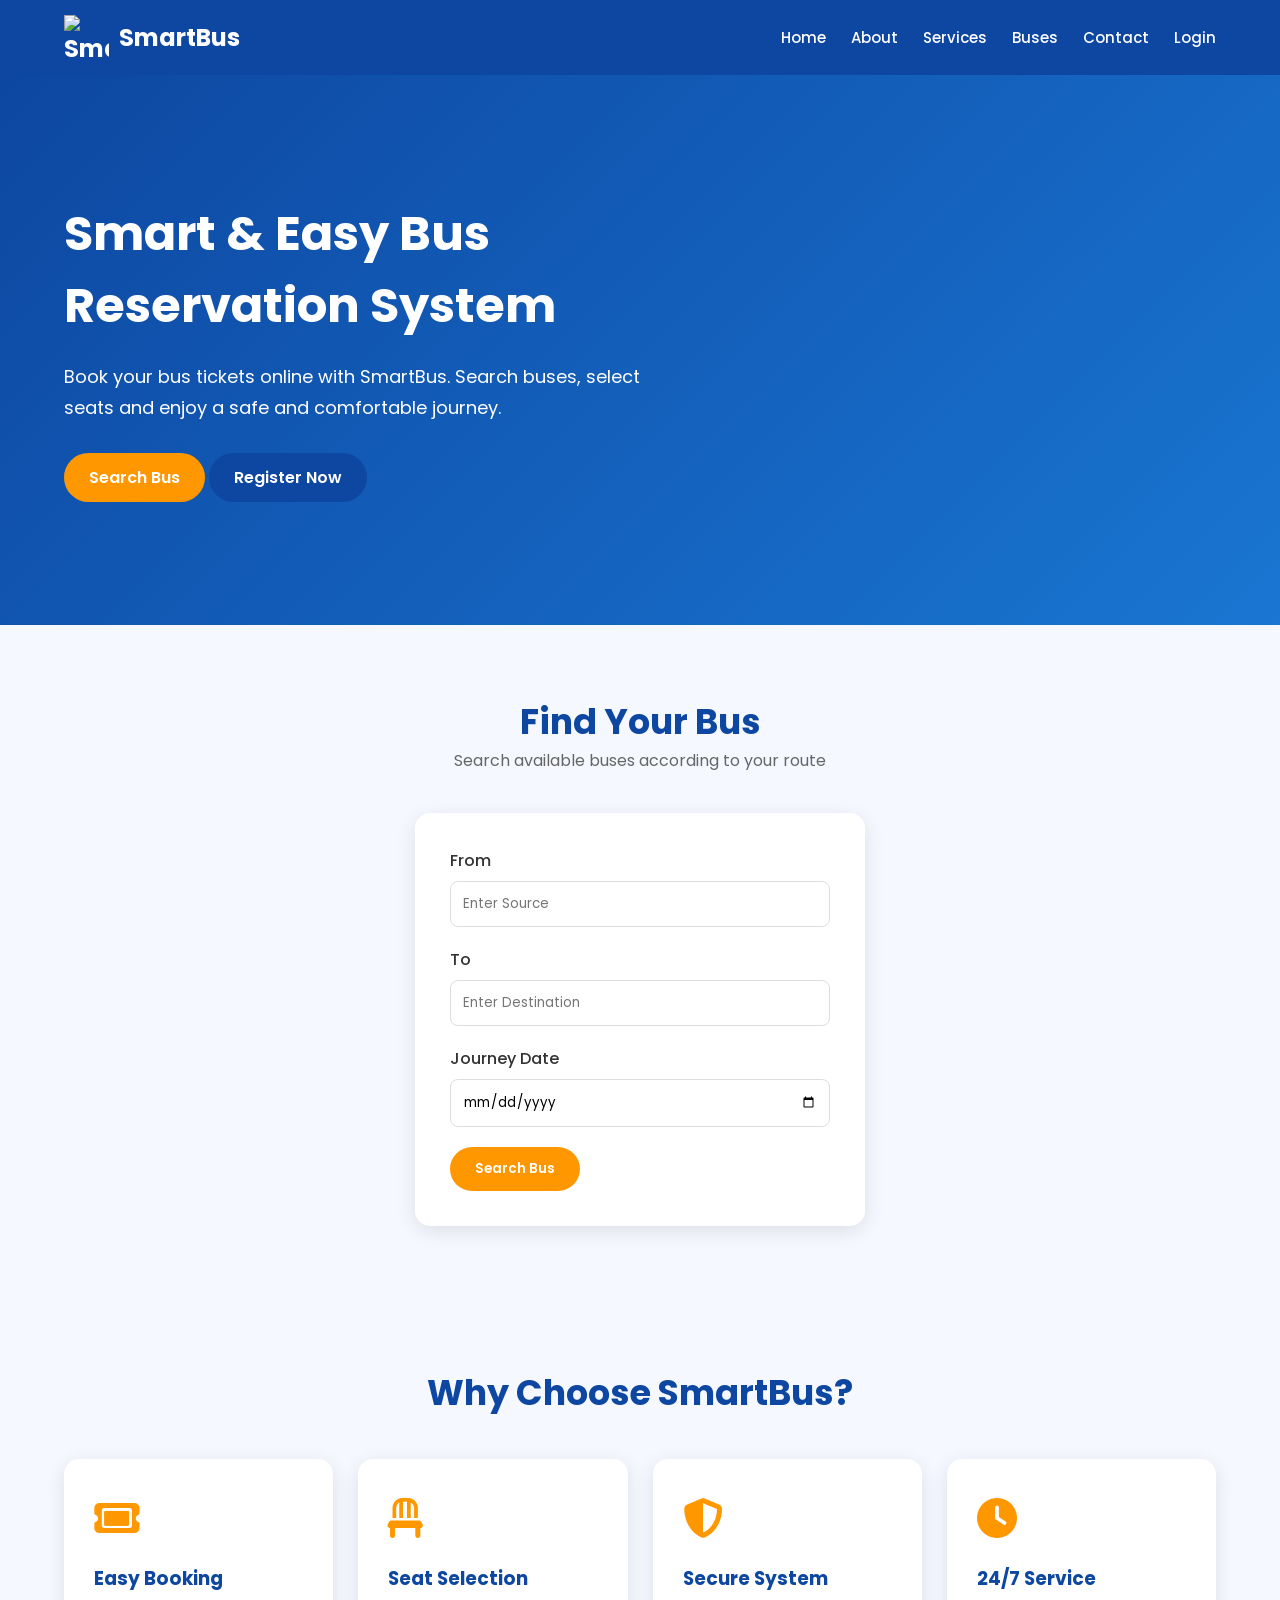
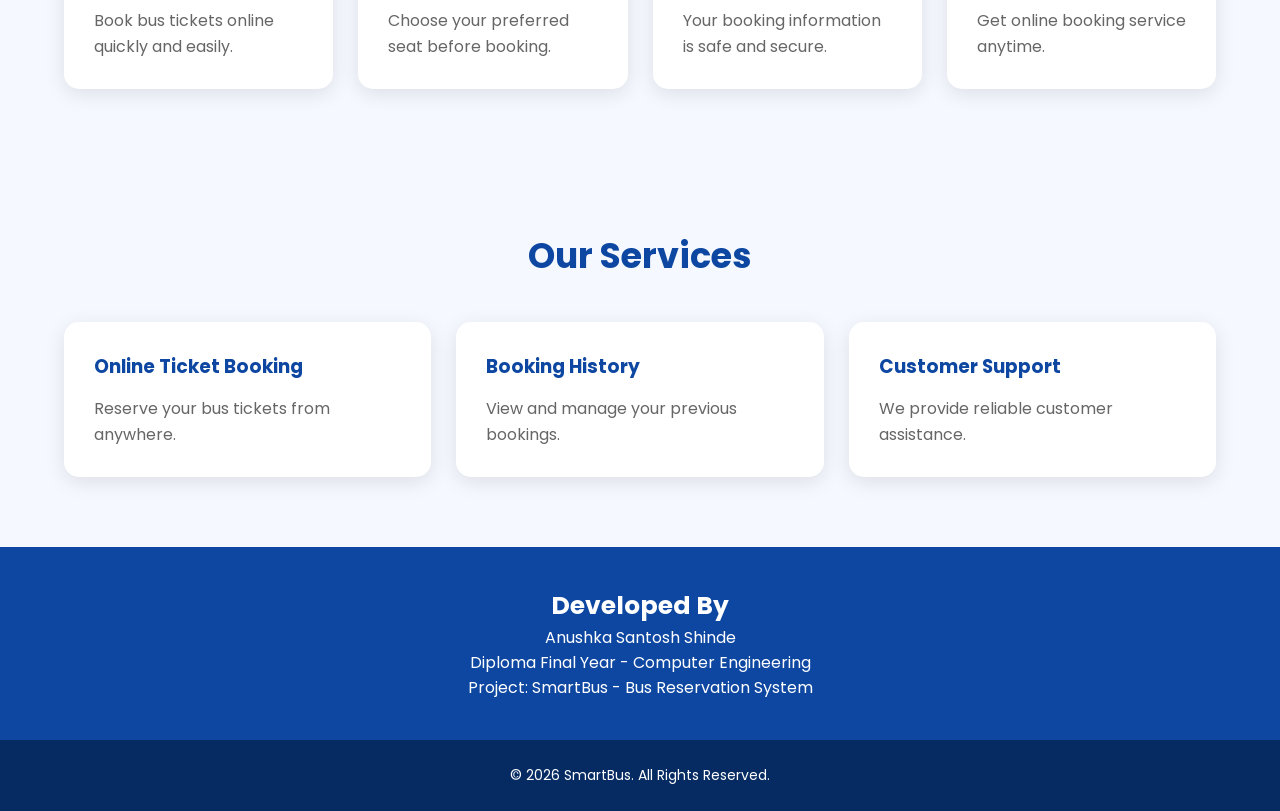
==== index.html @ fe09fccc "Add files via upload" ====
<!DOCTYPE html>
<html lang="en">

<head>

    <meta charset="UTF-8">
    <meta name="viewport" content="width=device-width, initial-scale=1.0">

    <title>SmartBus | Bus Reservation System</title>


    <!-- CSS Files -->
    <link rel="stylesheet" href="css/style.css">
    <link rel="stylesheet" href="css/responsive.css">


    <!-- Font Awesome Icons -->
    <link rel="stylesheet" 
    href="https://cdnjs.cloudflare.com/ajax/libs/font-awesome/6.5.1/css/all.min.css">


</head>


<body>


<!-- =========================
     Navbar
========================= -->

<header class="navbar">

<div class="nav-container">


    <a href="index.html" class="logo">

        <img src="images/logo.png" alt="SmartBus Logo">

        SmartBus

    </a>



    <nav>

        <ul class="nav-menu">

            <li>
                <a href="index.html">Home</a>
            </li>


            <li>
                <a href="about.html">About</a>
            </li>


            <li>
                <a href="services.html">Services</a>
            </li>


            <li>
                <a href="buses.html">Buses</a>
            </li>


            <li>
                <a href="contact.html">Contact</a>
            </li>


            <li>
                <a href="login.html">Login</a>
            </li>


        </ul>

    </nav>


</div>

</header>




<!-- =========================
     Hero Section
========================= -->


<section class="hero">


<div class="container">


<div class="hero-content fade">


<h1>
    Smart & Easy Bus Reservation System
</h1>


<p>
    Book your bus tickets online with SmartBus.
    Search buses, select seats and enjoy a safe
    and comfortable journey.
</p>


<a href="buses.html" class="btn">

    Search Bus

</a>


<a href="register.html" class="btn btn-primary">

    Register Now

</a>


</div>


</div>


</section>





<!-- =========================
     Search Section
========================= -->


<section class="section">


<div class="container">


<div class="section-title">


<h2>
    Find Your Bus
</h2>


<p>
    Search available buses according to your route
</p>


</div>




<div class="form-box">


<div class="form-group">

<label>
From
</label>

<input type="text" placeholder="Enter Source">


</div>



<div class="form-group">

<label>
To
</label>

<input type="text" placeholder="Enter Destination">


</div>



<div class="form-group">

<label>
Journey Date
</label>

<input type="date">


</div>


<button class="btn">

Search Bus

</button>


</div>


</div>


</section>







<!-- =========================
     Features Section
========================= -->


<section class="section">


<div class="container">


<div class="section-title">

<h2>
Why Choose SmartBus?
</h2>

</div>



<div class="card-container">



<div class="card">

<div class="service-icon">

<i class="fa-solid fa-ticket"></i>

</div>


<h3>
Easy Booking
</h3>


<p>
Book bus tickets online quickly and easily.
</p>


</div>





<div class="card">


<div class="service-icon">

<i class="fa-solid fa-chair"></i>

</div>


<h3>
Seat Selection
</h3>


<p>
Choose your preferred seat before booking.
</p>


</div>





<div class="card">


<div class="service-icon">

<i class="fa-solid fa-shield-halved"></i>

</div>


<h3>
Secure System
</h3>


<p>
Your booking information is safe and secure.
</p>


</div>




<div class="card">


<div class="service-icon">

<i class="fa-solid fa-clock"></i>

</div>


<h3>
24/7 Service
</h3>


<p>
Get online booking service anytime.
</p>


</div>



</div>


</div>


</section>







<!-- =========================
     Services Preview
========================= -->


<section class="section">


<div class="container">


<div class="section-title">

<h2>
Our Services
</h2>

</div>



<div class="card-container">



<div class="card">

<h3>
Online Ticket Booking
</h3>

<p>
Reserve your bus tickets from anywhere.
</p>

</div>




<div class="card">

<h3>
Booking History
</h3>

<p>
View and manage your previous bookings.
</p>

</div>




<div class="card">

<h3>
Customer Support
</h3>

<p>
We provide reliable customer assistance.
</p>

</div>



</div>


</div>


</section>







<!-- =========================
     Developer Section
========================= -->


<section class="developer">


<h3>
Developed By
</h3>


<p>
Anushka Santosh Shinde
</p>


<p>
Diploma Final Year - Computer Engineering
</p>


<p>
Project: SmartBus - Bus Reservation System
</p>


</section>







<!-- =========================
     Footer
========================= -->


<footer class="footer">


<p>
© 2026 SmartBus. All Rights Reserved.
</p>


</footer>





<!-- JavaScript -->

<script type="module" src="js/app.js"></script>


</body>

</html>
---- css/style.css ----
/* =====================================
   SmartBus - Bus Reservation System
   Main CSS File
   ===================================== */


/* Google Font */
@import url('https://fonts.googleapis.com/css2?family=Poppins:wght@300;400;500;600;700&display=swap');


/* ==============================
   Global CSS
   ============================== */

*{
    margin:0;
    padding:0;
    box-sizing:border-box;
    font-family:'Poppins', sans-serif;
}

html{
    scroll-behavior:smooth;
}

body{
    background:#f5f8ff;
    color:#333;
}

a{
    text-decoration:none;
    color:inherit;
}

ul{
    list-style:none;
}

img{
    max-width:100%;
}


/* ==============================
   Common Container
   ============================== */

.container{
    width:90%;
    max-width:1200px;
    margin:auto;
}


/* ==============================
   Navbar
   ============================== */

.navbar{

    width:100%;
    background:#0d47a1;
    padding:15px 0;
    position:sticky;
    top:0;
    z-index:1000;
}


.nav-container{

    width:90%;
    margin:auto;
    display:flex;
    align-items:center;
    justify-content:space-between;
}


/* Logo */

.logo{

    display:flex;
    align-items:center;
    gap:10px;
    color:white;
    font-size:24px;
    font-weight:700;
}


.logo img{

    width:45px;
    height:45px;
    object-fit:contain;
}


/* Menu */

.nav-menu{

    display:flex;
    gap:25px;
}


.nav-menu a{

    color:white;
    font-size:15px;
    font-weight:500;
    transition:0.3s;
}


.nav-menu a:hover{

    color:#ffd54f;
}



/* ==============================
   Buttons
   ============================== */

.btn{

    display:inline-block;
    padding:12px 25px;
    background:#ff9800;
    color:white;
    border-radius:30px;
    font-weight:600;
    transition:0.3s;
    border:none;
    cursor:pointer;
}


.btn:hover{

    background:#e68900;
    transform:translateY(-3px);
}



.btn-primary{

    background:#0d47a1;
}


.btn-primary:hover{

    background:#08306b;
}



/* ==============================
   Hero Section
   ============================== */


.hero{

    min-height:550px;
    display:flex;
    align-items:center;
    background:linear-gradient(
        135deg,
        #0d47a1,
        #1976d2
    );
    color:white;
}


.hero-content{

    width:600px;
}


.hero h1{

    font-size:48px;
    margin-bottom:20px;
}


.hero p{

    font-size:18px;
    margin-bottom:30px;
    line-height:1.7;
}



/* ==============================
   Section Common
   ============================== */


.section{

    padding:70px 0;
}


.section-title{

    text-align:center;
    margin-bottom:40px;
}


.section-title h2{

    font-size:35px;
    color:#0d47a1;
}


.section-title p{

    color:#666;
}



/* ==============================
   Cards
   ============================== */


.card-container{

    display:grid;
    grid-template-columns:
    repeat(auto-fit,minmax(250px,1fr));

    gap:25px;
}


.card{

    background:white;
    padding:30px;
    border-radius:15px;
    box-shadow:0 5px 20px rgba(0,0,0,0.1);
    transition:0.3s;
}


.card:hover{

    transform:translateY(-8px);
}


.card h3{

    color:#0d47a1;
    margin-bottom:15px;
}


.card p{

    color:#666;
    line-height:1.6;
}



/* ==============================
   Services
   ============================== */


.service-icon{

    font-size:40px;
    color:#ff9800;
    margin-bottom:15px;
}



/* ==============================
   Bus Cards
   ============================== */


.bus-card{

    background:white;
    border-radius:15px;
    padding:25px;
    box-shadow:0 5px 20px rgba(0,0,0,0.1);
}


.bus-card h3{

    color:#0d47a1;
}


.bus-info{

    margin:15px 0;
}


.bus-info span{

    display:block;
    margin:8px 0;
}



/* ==============================
   Forms
   ============================== */


.form-box{

    width:450px;
    max-width:100%;
    background:white;
    padding:35px;
    margin:auto;
    border-radius:15px;
    box-shadow:0 5px 20px rgba(0,0,0,0.1);
}


.form-box h2{

    text-align:center;
    margin-bottom:25px;
    color:#0d47a1;
}



.form-group{

    margin-bottom:20px;
}


.form-group label{

    display:block;
    margin-bottom:8px;
    font-weight:500;
}


.form-group input,
.form-group select,
.form-group textarea{


    width:100%;
    padding:12px;

    border:1px solid #ddd;
    border-radius:8px;

    outline:none;
}


.form-group input:focus,
.form-group textarea:focus{

    border-color:#0d47a1;
}



/* ==============================
   Booking Section
   ============================== */

   .seat-container{
    display:grid;
    grid-template-columns:repeat(4,60px);
    gap:15px;
    justify-content:center;
    margin-top:20px;
}

.seat{
    width:60px;
    height:60px;
    background:#e5e7eb;
    border:2px solid #2196f3;
    border-radius:8px;
    display:flex;
    justify-content:center;
    align-items:center;
    cursor:pointer;
    font-weight:bold;
    transition:.3s;
}

.seat:hover{
    background:#2196f3;
    color:#fff;
}

.seat.selected{
    background:#28a745;
    color:#fff;
}



/* ==============================
   Dashboard
   ============================== */


.dashboard-card{

    background:white;
    padding:25px;
    border-radius:15px;

    box-shadow:0 5px 20px rgba(0,0,0,0.1);

    text-align:center;
}


.dashboard-card h2{

    color:#0d47a1;
}



/* ==============================
   Table
   ============================== */


.table-box{

    overflow-x:auto;
}


table{

    width:100%;
    border-collapse:collapse;
    background:white;
}


table th{

    background:#0d47a1;
    color:white;
    padding:15px;
}


table td{

    padding:12px;
    border-bottom:1px solid #ddd;
}



/* ==============================
   Contact
   ============================== */


.contact-box{

    display:grid;
    grid-template-columns:
    repeat(auto-fit,minmax(250px,1fr));

    gap:30px;
}


.contact-card{

    background:white;
    padding:25px;
    border-radius:15px;
    text-align:center;

}



/* ==============================
   Developer Section
   ============================== */


.developer{

    text-align:center;
    background:#0d47a1;
    color:white;
    padding:40px;
}


.developer h3{

    font-size:25px;
}



/* ==============================
   Footer
   ============================== */


.footer{

    background:#062b63;
    color:white;
    padding:25px 0;
    text-align:center;
}


.footer p{

    font-size:14px;
}



/* ==============================
   Animation
   ============================== */


.fade{

    animation:fade 1s ease;
}


@keyframes fade{

    from{

        opacity:0;
        transform:translateY(20px);

    }

    to{

        opacity:1;
        transform:translateY(0);

    }

}
---- css/responsive.css ----
/* =====================================
   SmartBus - Responsive CSS
   Mobile & Tablet Design
   ===================================== */


/* ==============================
   Tablet Devices
   (Max Width 992px)
   ============================== */


@media(max-width:992px){


    .nav-container{

        flex-direction:column;
        gap:15px;

    }


    .nav-menu{

        flex-wrap:wrap;
        justify-content:center;
        gap:15px;

    }



    .hero{

        text-align:center;
        padding:50px 0;

    }


    .hero-content{

        width:100%;

    }


    .hero h1{

        font-size:38px;

    }


    .section{

        padding:50px 0;

    }


    .card-container{

        grid-template-columns:
        repeat(2,1fr);

    }


}



/* ==============================
   Mobile Devices
   (Max Width 600px)
   ============================== */


@media(max-width:600px){


    .container{

        width:95%;

    }



    /* Navbar */


    .navbar{

        padding:12px 0;

    }


    .logo{

        font-size:20px;

    }


    .logo img{

        width:35px;
        height:35px;

    }



    .nav-menu{

        flex-direction:column;
        align-items:center;
        gap:12px;

    }



    /* Hero */


    .hero{

        min-height:450px;

    }


    .hero h1{

        font-size:30px;

    }


    .hero p{

        font-size:15px;

    }



    /* Buttons */


    .btn{

        padding:10px 20px;

    }



    /* Sections */


    .section-title h2{

        font-size:28px;

    }



    /* Cards */


    .card-container{

        grid-template-columns:1fr;

    }


    .card{

        padding:20px;

    }



    /* Forms */


    .form-box{

        padding:25px;

    }



    .form-box h2{

        font-size:24px;

    }



    /* Booking Seats */


    .seat-container{

        grid-template-columns:
        repeat(3,45px);

        justify-content:center;

    }


    .seat{

        width:45px;
        height:45px;

    }



    /* Dashboard */


    .dashboard-card{

        padding:20px;

    }



    /* Tables */


    table{

        min-width:600px;

    }



    /* Contact */


    .contact-box{

        grid-template-columns:1fr;

    }



    /* Footer */


    .footer p{

        font-size:12px;

    }


}



/* ==============================
   Small Mobile
   (Max Width 400px)
   ============================== */


@media(max-width:400px){


    .hero h1{

        font-size:25px;

    }


    .nav-menu a{

        font-size:14px;

    }


    .seat-container{

        grid-template-columns:
        repeat(2,45px);

    }


}
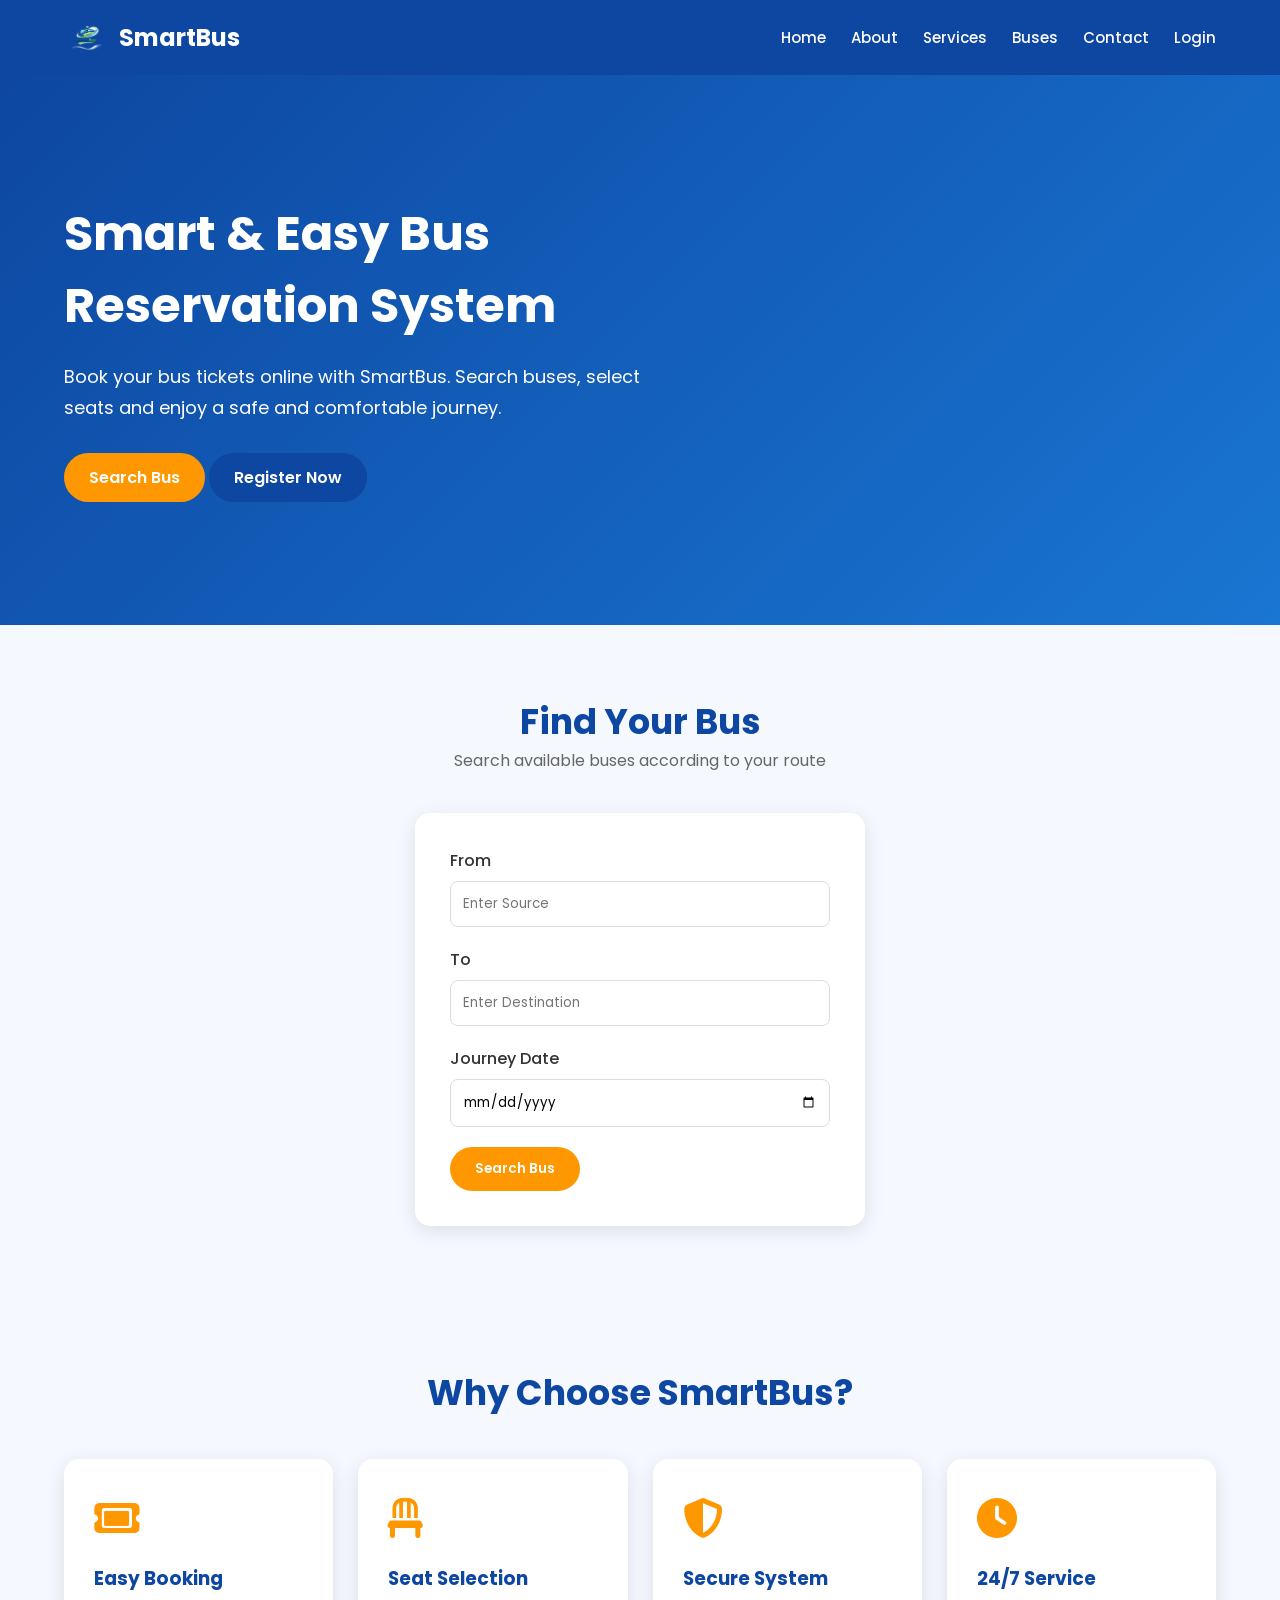
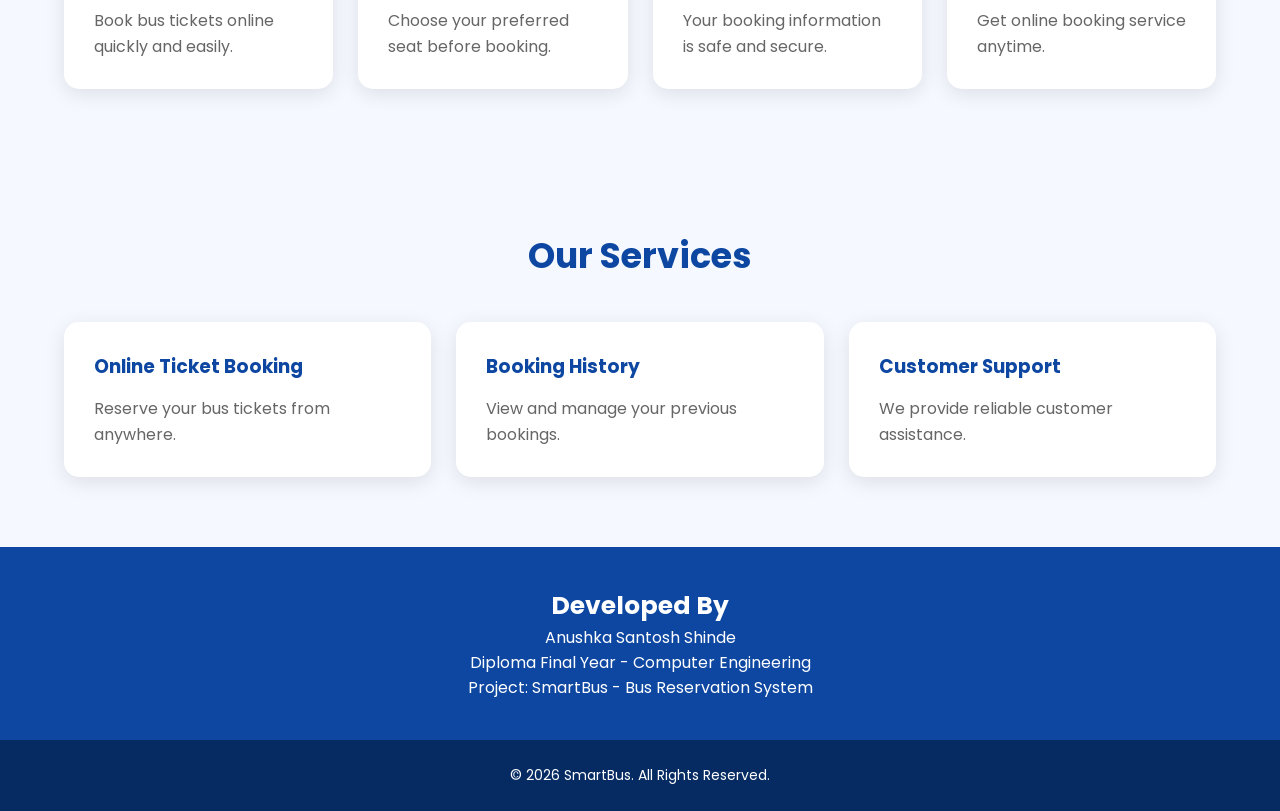
==== commit 27cedecf: "Fix HTML encoding issues in index.html" ====
--- a/index.html
+++ b/index.html
@@ -513,8 +513,11 @@
 <!-- JavaScript -->
 
 <script type="module" src="js/app.js"></script>
+    <script>
+(function(){if(!window.chatbase||window.chatbase("getState")!=="initialized"){window.chatbase=(...arguments)=>{if(!window.chatbase.q){window.chatbase.q=[]}window.chatbase.q.push(arguments)};window.chatbase=new Proxy(window.chatbase,{get(target,prop){if(prop==="q"){return target.q}return(...args)=>target(prop,...args)}})}const onLoad=function(){const script=document.createElement("script");script.src="https://www.chatbase.co/embed.min.js";script.id="3YNWq4HR3rpqzeJvK7N2V";script.domain="www.chatbase.co";document.body.appendChild(script)};if(document.readyState==="complete"){onLoad()}else{window.addEventListener("load",onLoad)}})();
+</script>
 
 
 </body>
 
-</html>+</html>
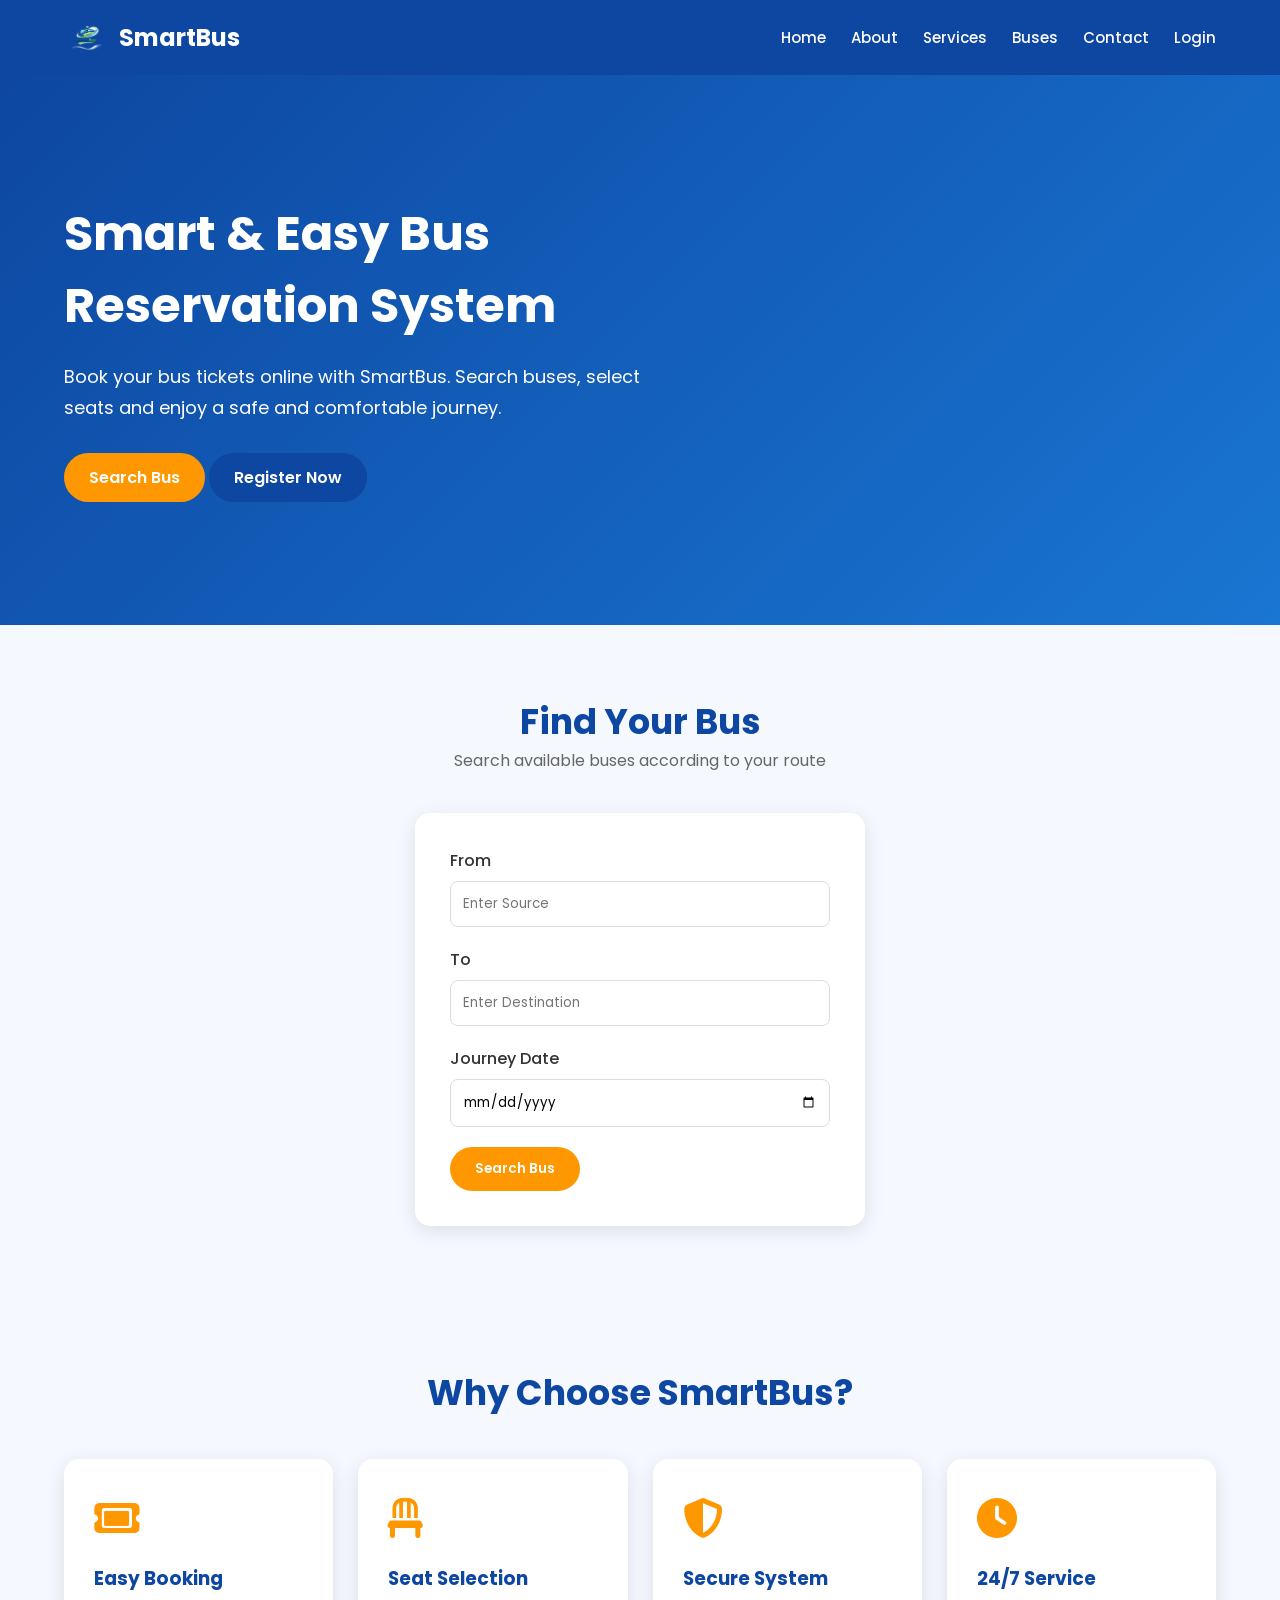
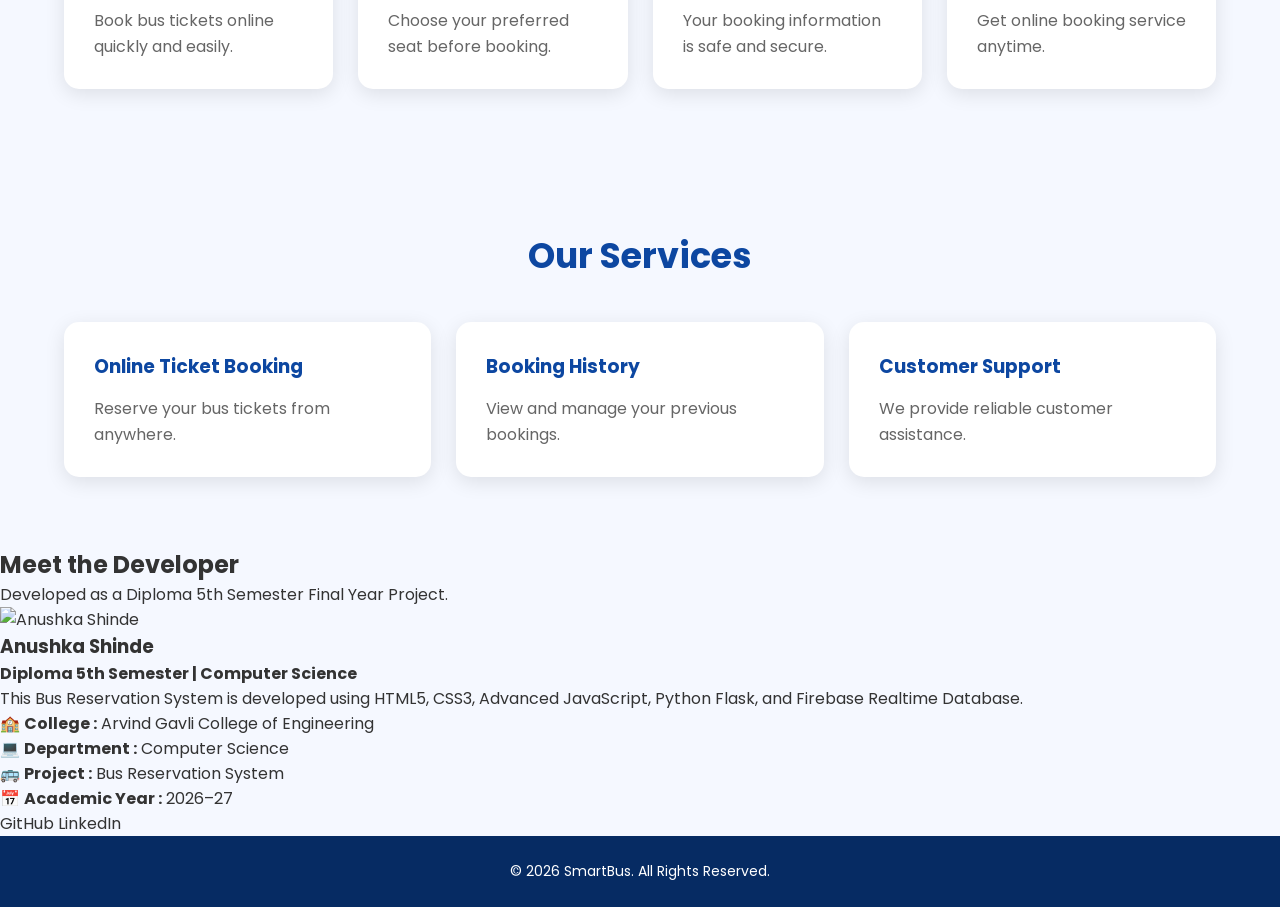
==== commit fc7939f9: "Update index.html" ====
--- a/index.html
+++ b/index.html
@@ -458,32 +458,71 @@
 <!-- =========================
      Developer Section
 ========================= -->
-
-
-<section class="developer">
-
-
-<h3>
-Developed By
-</h3>
-
-
-<p>
-Anushka Santosh Shinde
-</p>
-
-
-<p>
-Diploma Final Year - Computer Engineering
-</p>
-
-
-<p>
-Project: SmartBus - Bus Reservation System
-</p>
-
+<!-- ==============================
+     Meet the Developer
+================================ -->
+
+<section class="developer-section">
+
+    <h2>Meet the Developer</h2>
+
+    <p class="developer-subtitle">
+        Developed as a Diploma 5th Semester Final Year Project.
+    </p>
+
+    <div class="developer-card">
+
+        <!-- Developer Photo -->
+        <div class="developer-image">
+            <img src="images/developer.jpg"
+                 alt="Anushka Shinde">
+        </div>
+
+        <!-- Developer Details -->
+        <div class="developer-info">
+
+            <h3>Anushka Shinde</h3>
+
+            <h4>Diploma 5th Semester | Computer Science</h4>
+
+            <p>
+                This Bus Reservation System is developed using
+                HTML5, CSS3, Advanced JavaScript, Python Flask,
+                and Firebase Realtime Database.
+            </p>
+
+            <p>
+                🏫 <strong>College :</strong>
+                Arvind Gavli College of Engineering
+            </p>
+
+            <p>
+                💻 <strong>Department :</strong>
+                Computer Science
+            </p>
+
+            <p>
+                🚌 <strong>Project :</strong>
+                Bus Reservation System
+            </p>
+
+            <p>
+                📅 <strong>Academic Year :</strong>
+                2026–27
+            </p>
+
+            <div class="developer-buttons">
+                <a href="#" class="github-btn">GitHub</a>
+                <a href="#" class="linkedin-btn">LinkedIn</a>
+            </div>
+
+        </div>
+
+    </div>
 
 </section>
+
+
 
 
 
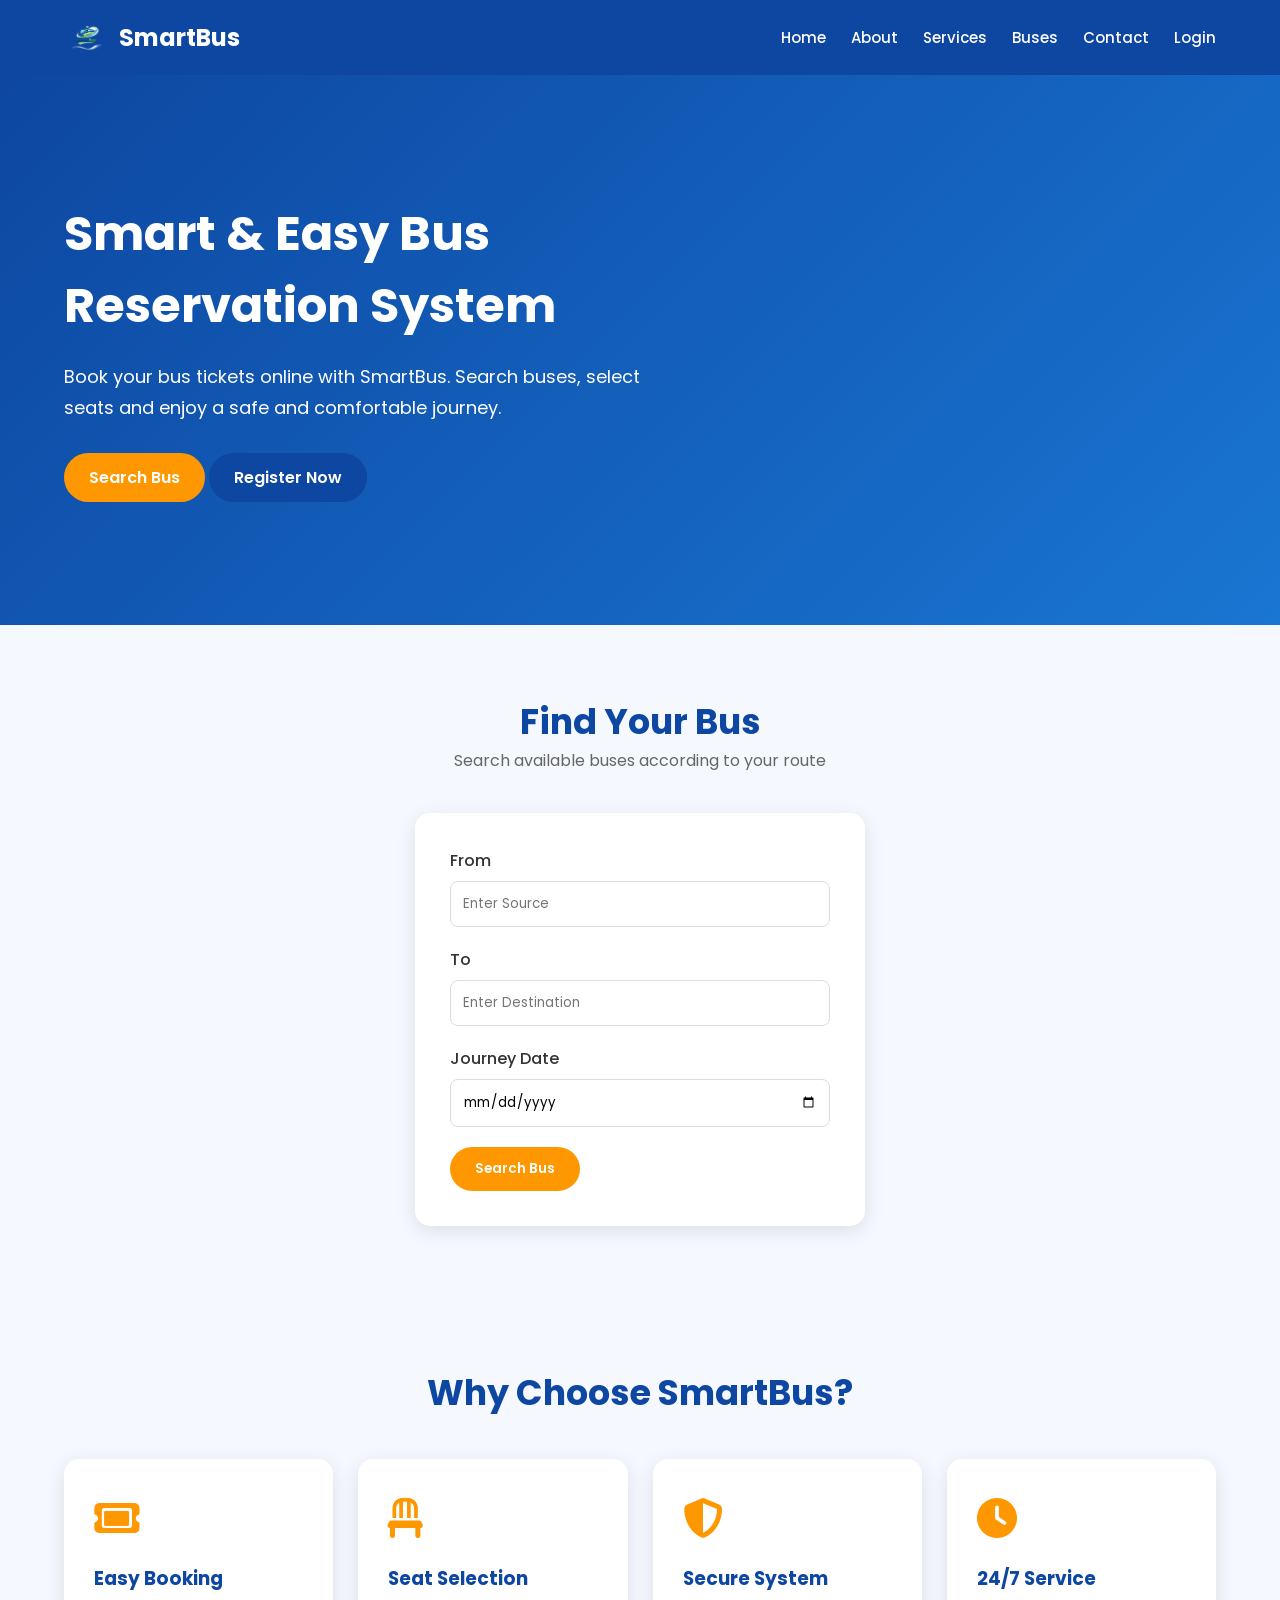
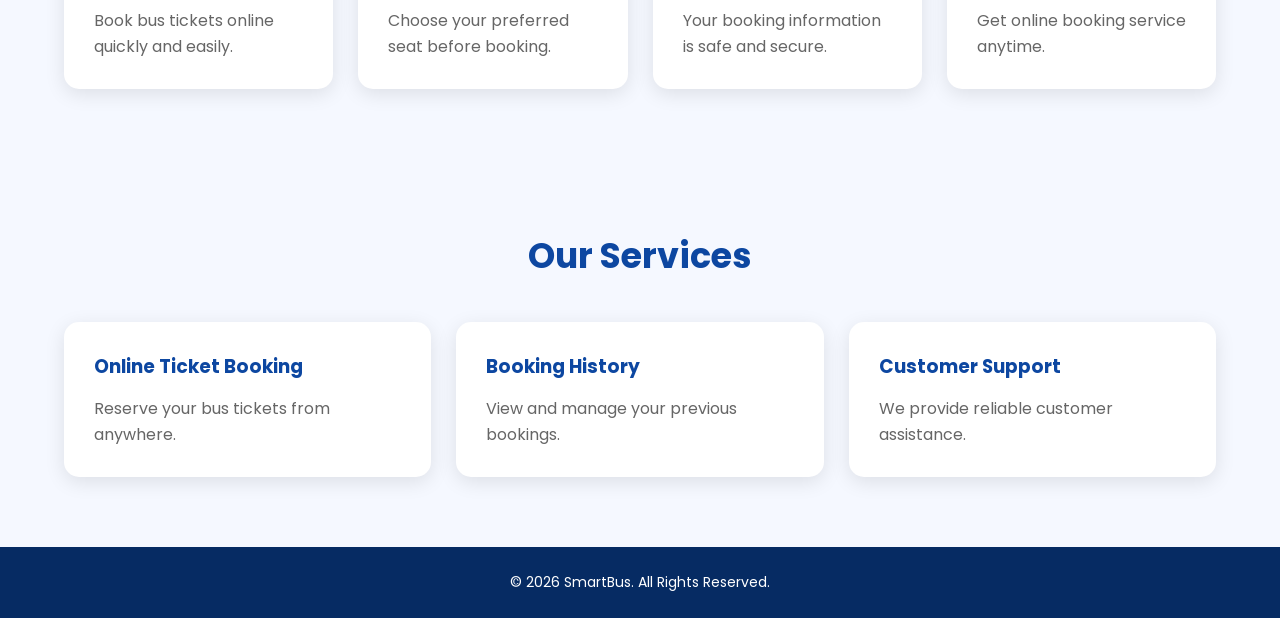
==== commit 53b41d99: "Fix HTML formatting and clean up code" ====
--- a/index.html
+++ b/index.html
@@ -458,72 +458,6 @@
 <!-- =========================
      Developer Section
 ========================= -->
-<!-- ==============================
-     Meet the Developer
-================================ -->
-
-<section class="developer-section">
-
-    <h2>Meet the Developer</h2>
-
-    <p class="developer-subtitle">
-        Developed as a Diploma 5th Semester Final Year Project.
-    </p>
-
-    <div class="developer-card">
-
-        <!-- Developer Photo -->
-        <div class="developer-image">
-            <img src="images/developer.jpg"
-                 alt="Anushka Shinde">
-        </div>
-
-        <!-- Developer Details -->
-        <div class="developer-info">
-
-            <h3>Anushka Shinde</h3>
-
-            <h4>Diploma 5th Semester | Computer Science</h4>
-
-            <p>
-                This Bus Reservation System is developed using
-                HTML5, CSS3, Advanced JavaScript, Python Flask,
-                and Firebase Realtime Database.
-            </p>
-
-            <p>
-                🏫 <strong>College :</strong>
-                Arvind Gavli College of Engineering
-            </p>
-
-            <p>
-                💻 <strong>Department :</strong>
-                Computer Science
-            </p>
-
-            <p>
-                🚌 <strong>Project :</strong>
-                Bus Reservation System
-            </p>
-
-            <p>
-                📅 <strong>Academic Year :</strong>
-                2026–27
-            </p>
-
-            <div class="developer-buttons">
-                <a href="#" class="github-btn">GitHub</a>
-                <a href="#" class="linkedin-btn">LinkedIn</a>
-            </div>
-
-        </div>
-
-    </div>
-
-</section>
-
-
-
 
 
 
--- a/css/style.css
+++ b/css/style.css
@@ -521,20 +521,123 @@
    ============================== */
 
 
-.developer{
-
-    text-align:center;
-    background:#0d47a1;
-    color:white;
-    padding:40px;
-}
-
-
-.developer h3{
-
-    font-size:25px;
-}
-
+/* =================================
+   Meet the Developer
+================================= */
+
+.developer-section {
+    padding: 70px 8%;
+    text-align: center;
+    background: #f5fbff;
+}
+
+.developer-section h2 {
+    font-size: 38px;
+    color: #1769d1;
+    margin-bottom: 10px;
+}
+
+.developer-subtitle {
+    color: #666;
+    font-size: 18px;
+    margin-bottom: 45px;
+}
+
+.developer-card {
+    max-width: 1100px;
+    margin: auto;
+    padding: 45px;
+    background: white;
+    border-radius: 20px;
+    box-shadow: 0 8px 30px rgba(0, 0, 0, 0.10);
+
+    display: flex;
+    align-items: center;
+    gap: 60px;
+    text-align: left;
+}
+
+.developer-image {
+    flex: 0 0 330px;
+    text-align: center;
+}
+
+.developer-image img {
+    width: 280px;
+    height: 280px;
+    object-fit: cover;
+    border-radius: 50%;
+    border: 6px solid #1976d2;
+}
+
+.developer-info {
+    flex: 1;
+}
+
+.developer-info h3 {
+    font-size: 36px;
+    color: #1769d1;
+    margin-bottom: 10px;
+}
+
+.developer-info h4 {
+    color: #444;
+    margin-bottom: 25px;
+}
+
+.developer-info p {
+    color: #666;
+    line-height: 1.7;
+    margin: 12px 0;
+}
+
+.developer-buttons {
+    margin-top: 25px;
+    display: flex;
+    gap: 20px;
+}
+
+.developer-buttons a {
+    text-decoration: none;
+    color: white;
+    padding: 13px 30px;
+    border-radius: 7px;
+    font-weight: 600;
+}
+
+.github-btn {
+    background: #24292e;
+}
+
+.linkedin-btn {
+    background: #0a66c2;
+}
+
+@media (max-width: 768px) {
+
+    .developer-card {
+        flex-direction: column;
+        text-align: center;
+        padding: 30px 20px;
+    }
+
+    .developer-image {
+        flex: auto;
+    }
+
+    .developer-image img {
+        width: 220px;
+        height: 220px;
+    }
+
+    .developer-info h3 {
+        font-size: 28px;
+    }
+
+    .developer-buttons {
+        justify-content: center;
+    }
+}
 
 
 /* ==============================
@@ -585,4 +688,4 @@
 
     }
 
-}+}
